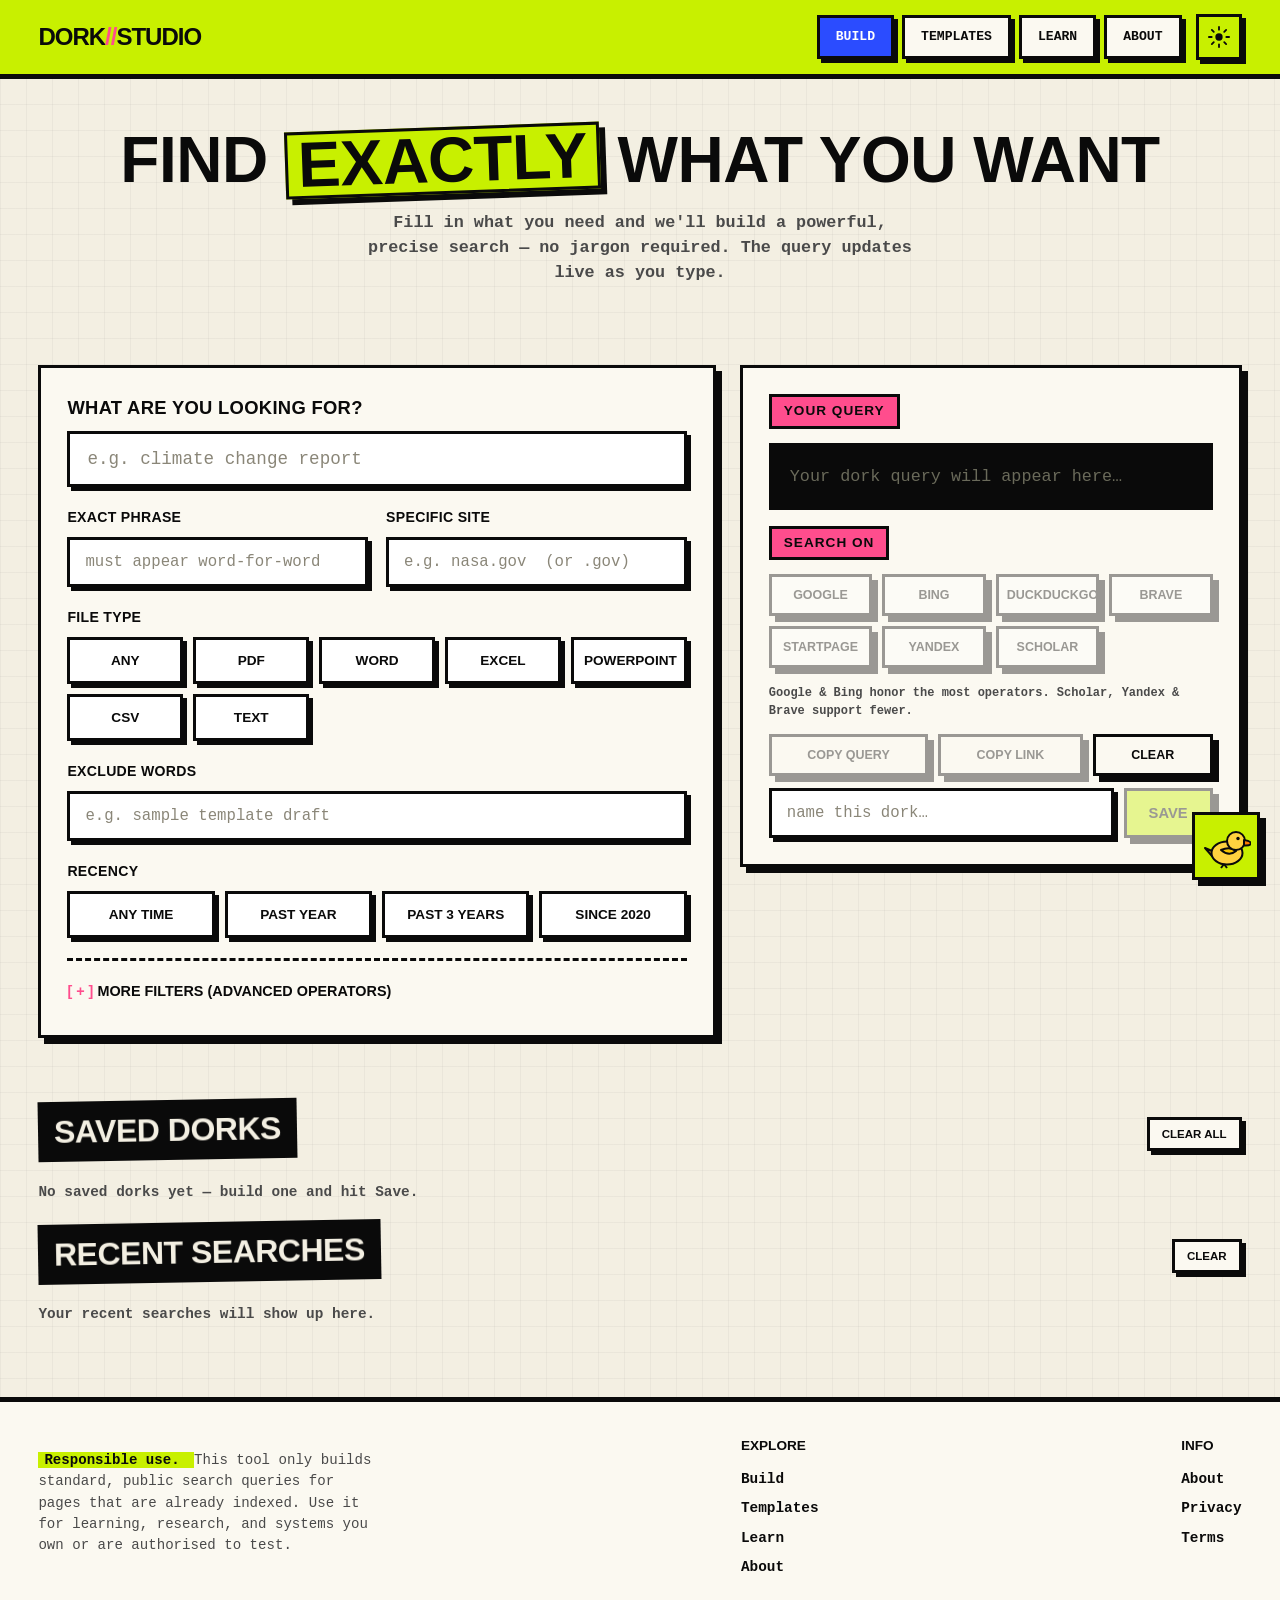
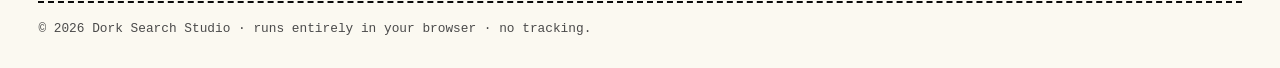
==== index.html @ 01b136df "Dork Search Studio: brutalist dorking tool with QuackOverflow helper A dependency-free static site t" ====
<!DOCTYPE html>
<html lang="en">
  <head>
    <meta charset="UTF-8" />
    <meta name="viewport" content="width=device-width, initial-scale=1.0" />
    <meta
      http-equiv="Content-Security-Policy"
      content="default-src 'none'; script-src 'self'; style-src 'self'; img-src 'self' data:; font-src 'self'; base-uri 'none'; form-action 'none'; frame-ancestors 'none'"
    />
    <meta name="referrer" content="no-referrer" />
    <meta name="theme-color" content="#c8f000" />
    <meta
      name="description"
      content="Build powerful, precise web searches with Google-dorking operators across 7 engines — beginner-friendly, runs entirely in your browser."
    />
    <meta property="og:type" content="website" />
    <meta property="og:title" content="Dork Search Studio — find exactly what you want" />
    <meta property="og:description" content="Build powerful, precise web searches with Google-dorking operators across 7 engines." />
    <meta property="og:image" content="favicon.svg" />
    <meta name="twitter:card" content="summary" />
    <title>Dork Search Studio — find exactly what you want</title>
    <link rel="icon" href="favicon.svg" type="image/svg+xml" />
    <script src="js/theme.js"></script>
    <link rel="stylesheet" href="css/styles.css" />
  </head>
  <body>
    <main class="wrap">
      <section class="hero">
        <h1>Find <span class="pop">exactly</span> what you want</h1>
        <p>
          Fill in what you need and we'll build a powerful, precise search — no
          jargon required. The query updates live as you type.
        </p>
      </section>

      <section class="section">
        <div id="builder-root">
          <!-- builder injected by builder.js -->
        </div>
      </section>
    </main>

    <script src="js/operators.js"></script>
    <script src="js/engines.js"></script>
    <script src="js/explain.js"></script>
    <script src="js/storage.js"></script>
    <script src="js/share.js"></script>
    <script src="js/layout.js"></script>
    <script src="js/builder.js"></script>
    <script src="js/duck.js"></script>
  </body>
</html>
---- css/styles.css ----
/* Dork Search Studio — BRUTALIST theme, themed (light/dark).
   Hard borders, chunky offset shadows (no blur), monospace, loud accents,
   square corners, uppercase display headings. System fonts only. */

:root {
  /* light (default) */
  --bg: #f3efe2;
  --surface: #fbf9f1;
  --surface-2: #ffffff;
  --ink: #0a0a0a;
  --muted: #4a4a4a;
  --border-col: #0a0a0a;
  --shadow-col: #0a0a0a;

  /* loud accents (shared) */
  --lime: #c8f000;
  --blue: #2b4cff;
  --pink: #ff4d8d;
  --good: #00c853;

  --border: 3px solid var(--border-col);
  --shadow: 6px 6px 0 var(--shadow-col);
  --shadow-sm: 4px 4px 0 var(--shadow-col);
  --mono: "Cascadia Code", "JetBrains Mono", "Fira Code", Consolas, "Courier New",
    monospace;
  --display: "Arial Black", "Helvetica Neue", Impact, Haettenschweiler, sans-serif;
}

html[data-theme="dark"] {
  --bg: #0f0f0f;
  --surface: #1a1a1a;
  --surface-2: #202020;
  --ink: #f3efe2;
  --muted: #b3ad9c;
  --border-col: #f3efe2;
  --shadow-col: #000000;
}

* {
  box-sizing: border-box;
}

html {
  scroll-behavior: smooth;
}

body {
  margin: 0;
  background: var(--bg);
  background-image: linear-gradient(rgba(128, 128, 128, 0.08) 1px, transparent 1px),
    linear-gradient(90deg, rgba(128, 128, 128, 0.08) 1px, transparent 1px);
  background-size: 26px 26px;
  color: var(--ink);
  font-family: var(--mono);
  line-height: 1.5;
  transition: background-color 0.2s, color 0.2s;
}

.wrap {
  width: min(1280px, 94%);
  margin: 0 auto;
}

::selection {
  background: var(--lime);
  color: #0a0a0a;
}

h1,
h2,
h3 {
  font-family: var(--display);
  font-weight: 900;
  text-transform: uppercase;
  letter-spacing: -0.5px;
}

a {
  color: inherit;
}

/* ---------- Header ---------- */
.site-header {
  position: sticky;
  top: 0;
  z-index: 50;
  background: var(--lime);
  border-bottom: 5px solid var(--border-col);
}

html[data-theme="dark"] .site-header {
  background: var(--surface);
}

.header-inner {
  display: flex;
  align-items: center;
  gap: 14px;
  padding: 14px 0;
}

.logo {
  font-family: var(--display);
  font-weight: 900;
  font-size: 1.5rem;
  text-transform: uppercase;
  letter-spacing: -1px;
  text-decoration: none;
  margin-right: auto;
  color: #0a0a0a;
}

html[data-theme="dark"] .logo {
  color: var(--ink);
}

.logo span {
  color: var(--pink);
}

.top-nav {
  display: flex;
  gap: 8px;
  flex-wrap: wrap;
}

.top-nav a {
  text-decoration: none;
  padding: 9px 16px;
  border: var(--border);
  background: var(--surface);
  box-shadow: var(--shadow-sm);
  font-weight: 700;
  font-size: 0.82rem;
  text-transform: uppercase;
  transition: transform 0.08s, box-shadow 0.08s, background 0.08s, color 0.08s;
}

.top-nav a:hover {
  transform: translate(2px, 2px);
  box-shadow: 2px 2px 0 var(--shadow-col);
  background: var(--ink);
  color: var(--bg);
}

.top-nav a.active {
  background: var(--blue);
  color: #fff;
}

.theme-toggle {
  cursor: pointer;
  border: var(--border);
  background: var(--lime);
  color: #0a0a0a;
  width: 46px;
  height: 46px;
  display: flex;
  align-items: center;
  justify-content: center;
  padding: 0;
  box-shadow: var(--shadow-sm);
  transition: transform 0.08s, box-shadow 0.08s;
}

.theme-toggle:hover {
  transform: translate(2px, 2px);
  box-shadow: 2px 2px 0 var(--shadow-col);
}

.theme-toggle:active {
  transform: translate(4px, 4px);
  box-shadow: none;
}

/* animated sun/moon */
.theme-icon {
  width: 22px;
  height: 22px;
  overflow: visible;
}

.theme-icon .i-sun,
.theme-icon .i-moon {
  transform-origin: center;
  transition: opacity 0.4s, transform 0.4s;
}

.theme-icon .i-moon {
  opacity: 0;
  transform: rotate(-80deg) scale(0.3);
}

html[data-theme="dark"] .theme-icon .i-sun {
  opacity: 0;
  transform: rotate(80deg) scale(0.3);
}

html[data-theme="dark"] .theme-icon .i-moon {
  opacity: 1;
  transform: none;
}

.theme-icon .rays {
  transform-origin: center;
  animation: spin 16s linear infinite;
}

@keyframes spin {
  to {
    transform: rotate(360deg);
  }
}

/* ---------- Hero ---------- */
.hero {
  text-align: center;
  padding: 48px 0 12px;
}

.hero h1 {
  font-size: clamp(2.2rem, 7vw, 4rem);
  margin: 0 0 16px;
  line-height: 0.95;
}

.hero .pop {
  display: inline-block;
  background: var(--lime);
  color: #0a0a0a;
  border: var(--border);
  padding: 0 10px;
  transform: rotate(-2deg);
  box-shadow: var(--shadow);
}

.hero p {
  max-width: 560px;
  margin: 0 auto;
  font-size: 1.05rem;
  font-weight: 700;
  color: var(--muted);
}

/* ---------- Sections ---------- */
.section {
  padding: 44px 0 8px;
}

.section-title {
  display: inline-block;
  font-size: clamp(1.5rem, 4vw, 2rem);
  margin: 0 0 8px;
  background: var(--ink);
  color: var(--bg);
  padding: 6px 16px;
  transform: rotate(-1deg);
}

.section-sub {
  margin: 14px 0 26px;
  font-weight: 700;
}

/* ---------- Builder (two-column) ---------- */
.builder-layout {
  display: grid;
  grid-template-columns: 1.35fr 1fr;
  gap: 24px;
  align-items: start;
  margin-top: 24px;
}

.builder-side .preview-card {
  position: sticky;
  top: 88px;
}

.step-card {
  background: var(--surface);
  border: var(--border);
  box-shadow: var(--shadow);
  padding: 26px;
}

.step-field {
  margin-bottom: 20px;
}

.field-label {
  display: block;
  font-family: var(--display);
  font-weight: 900;
  text-transform: uppercase;
  font-size: 0.88rem;
  letter-spacing: 0.3px;
  margin-bottom: 9px;
}

.field-label-lg {
  font-size: 1.15rem;
}

.step-card input[type="text"],
.step-card input[type="date"] {
  width: 100%;
  font-family: var(--mono);
  font-size: 0.98rem;
  padding: 13px 15px;
  border: var(--border);
  background: var(--surface-2);
  color: var(--ink);
  box-shadow: var(--shadow-sm);
  transition: transform 0.08s, box-shadow 0.08s;
}

.step-card input.input-lg {
  font-size: 1.1rem;
  padding: 15px 17px;
}

.step-card input::placeholder {
  color: #8a8678;
}

.step-card input:focus {
  outline: none;
  transform: translate(2px, 2px);
  box-shadow: 2px 2px 0 var(--blue);
}

/* builder grid + chips */
.builder-grid {
  display: grid;
  grid-template-columns: repeat(auto-fit, minmax(220px, 1fr));
  gap: 18px;
}

.choices {
  display: grid;
  grid-template-columns: repeat(auto-fit, minmax(110px, 1fr));
  gap: 10px;
}

.choice {
  cursor: pointer;
  font-family: var(--display);
  text-transform: uppercase;
  font-weight: 700;
  font-size: 0.85rem;
  padding: 13px 10px;
  border: var(--border);
  background: var(--surface-2);
  color: var(--ink);
  box-shadow: var(--shadow-sm);
  transition: transform 0.08s, box-shadow 0.08s, background 0.08s, color 0.08s;
}

.choice:hover {
  transform: translate(2px, 2px);
  box-shadow: 2px 2px 0 var(--shadow-col);
  background: var(--blue);
  color: #fff;
}

.choice.selected {
  background: var(--lime);
  color: #0a0a0a;
}

/* advanced expander */
.advanced {
  margin-top: 10px;
  border-top: 3px dashed var(--border-col);
  padding-top: 6px;
}

.advanced summary {
  cursor: pointer;
  font-family: var(--display);
  text-transform: uppercase;
  font-weight: 900;
  font-size: 0.9rem;
  padding: 14px 0 6px;
  list-style: none;
}

.advanced summary::-webkit-details-marker {
  display: none;
}

.advanced summary::before {
  content: "[ + ] ";
  color: var(--pink);
}

.advanced[open] summary::before {
  content: "[ – ] ";
}

.advanced[open] .builder-grid {
  margin-top: 12px;
}

/* ---------- Preview / result ---------- */
.preview-label {
  font-family: var(--display);
  font-weight: 900;
  font-size: 0.85rem;
  text-transform: uppercase;
  letter-spacing: 1px;
  background: var(--pink);
  color: #0a0a0a;
  border: var(--border);
  display: inline-block;
  padding: 4px 12px;
  margin-bottom: 14px;
}

.result-query {
  display: block;
  font-family: var(--mono);
  font-size: 1.05rem;
  font-weight: 700;
  background: #0a0a0a;
  color: var(--lime);
  border: var(--border);
  padding: 18px;
  margin: 0 0 16px;
  word-break: break-word;
  min-height: 26px;
}

.result-query.empty {
  color: #6a6a5a;
  font-weight: 400;
}

.engine-row {
  display: flex;
  flex-wrap: wrap;
  gap: 12px;
  margin-top: 12px;
}

.engine-row .btn {
  flex: 1 1 150px;
}

/* ---------- Buttons ---------- */
.btn {
  cursor: pointer;
  font-family: var(--display);
  text-transform: uppercase;
  font-weight: 900;
  font-size: 0.92rem;
  padding: 14px 22px;
  border: var(--border);
  background: var(--surface);
  color: var(--ink);
  box-shadow: var(--shadow);
  transition: transform 0.08s, box-shadow 0.08s;
}

.btn:hover:not(:disabled) {
  transform: translate(3px, 3px);
  box-shadow: 3px 3px 0 var(--shadow-col);
}

.btn:active:not(:disabled) {
  transform: translate(6px, 6px);
  box-shadow: none;
}

.btn:disabled {
  opacity: 0.4;
  cursor: not-allowed;
}

.btn-primary {
  background: var(--lime);
  color: #0a0a0a;
}
.btn-violet {
  background: var(--blue);
  color: #fff;
}
.btn-teal {
  background: var(--pink);
  color: #0a0a0a;
}
.btn-ghost {
  background: var(--surface);
}
.btn.flash {
  background: var(--good) !important;
  color: #0a0a0a !important;
}

.step-nav {
  display: flex;
  gap: 12px;
  margin-top: 8px;
  flex-wrap: wrap;
  align-items: center;
}

.step-nav .spacer {
  flex: 1;
}

/* ---------- Grids / cards ---------- */
.grid {
  display: grid;
  grid-template-columns: repeat(auto-fill, minmax(280px, 1fr));
  gap: 20px;
}

.card {
  background: var(--surface);
  border: var(--border);
  box-shadow: var(--shadow);
  padding: 20px;
  text-align: left;
  transition: transform 0.08s, box-shadow 0.08s;
}

.card h3 {
  margin: 0 0 10px;
  font-size: 1.05rem;
}

.card p {
  margin: 0 0 14px;
  color: var(--muted);
  font-size: 0.9rem;
}

.card code {
  display: block;
  background: #0a0a0a;
  color: var(--lime);
  border: 2px solid #0a0a0a;
  padding: 10px 12px;
  font-family: var(--mono);
  font-size: 0.8rem;
  word-break: break-word;
  margin-bottom: 14px;
}

.template-card {
  cursor: pointer;
  font: inherit;
  color: inherit;
  width: 100%;
}

.template-card:hover,
.template-card:focus-visible {
  transform: translate(-3px, -3px);
  box-shadow: 9px 9px 0 var(--shadow-col);
  outline: none;
}

.use-tag {
  display: inline-block;
  background: var(--blue);
  color: #fff;
  font-family: var(--display);
  text-transform: uppercase;
  font-weight: 700;
  font-size: 0.75rem;
  padding: 4px 12px;
  border: var(--border);
}

.good-for {
  display: inline-block;
  background: var(--lime);
  color: #0a0a0a;
  font-weight: 700;
  font-size: 0.78rem;
  padding: 3px 10px;
  border: 2px solid #0a0a0a;
}

.learn-card.tip {
  background: var(--lime);
  color: #0a0a0a;
}

.learn-card.tip p {
  color: #1a1a1a;
}

/* ---------- Prose (about/privacy/terms) ---------- */
.prose {
  max-width: 720px;
  margin: 0 auto;
  padding: 40px 0;
}

.prose h1 {
  font-size: clamp(2rem, 5vw, 2.8rem);
}

.prose h2 {
  margin-top: 32px;
  font-size: 1.3rem;
}

.prose p,
.prose li {
  font-size: 1rem;
}

.prose code {
  background: var(--ink);
  color: var(--bg);
  padding: 1px 6px;
  font-family: var(--mono);
  font-size: 0.85rem;
}

.prose .updated {
  color: var(--muted);
  font-family: var(--mono);
  font-size: 0.85rem;
}

/* ---------- Reveal-on-scroll ---------- */
.reveal {
  opacity: 0;
  transform: translateY(16px);
}

.reveal.in {
  opacity: 1;
  transform: none;
  transition: opacity 0.4s ease, transform 0.4s ease;
}

/* ---------- Focus ---------- */
a:focus-visible,
button:focus-visible,
input:focus-visible,
summary:focus-visible {
  outline: 3px solid var(--blue);
  outline-offset: 2px;
}

/* ---------- Footer ---------- */
.site-footer {
  margin-top: 56px;
  border-top: 5px solid var(--border-col);
  background: var(--surface);
  padding: 34px 0 30px;
}

.foot-cols {
  display: flex;
  flex-wrap: wrap;
  gap: 30px;
  justify-content: space-between;
  margin-bottom: 22px;
}

.foot-cols nav {
  display: flex;
  flex-direction: column;
  gap: 8px;
}

.foot-cols nav strong {
  font-family: var(--display);
  text-transform: uppercase;
  font-size: 0.85rem;
  margin-bottom: 4px;
}

.foot-cols a {
  text-decoration: none;
  font-weight: 700;
  font-size: 0.9rem;
}

.foot-cols a:hover {
  color: var(--pink);
}

.foot-blurb {
  max-width: 340px;
  color: var(--muted);
  font-size: 0.88rem;
}

.foot-blurb strong {
  background: var(--lime);
  color: #0a0a0a;
  padding: 0 6px;
}

.foot-bottom {
  color: var(--muted);
  font-size: 0.8rem;
  border-top: 2px dashed var(--border-col);
  padding-top: 16px;
}

/* ---------- Explainer ---------- */
.explainer {
  margin: 0 0 16px;
  font-family: var(--mono);
  font-size: 0.88rem;
  line-height: 1.5;
  color: var(--ink);
  background: var(--surface-2);
  border: 2px dashed var(--border-col);
  padding: 12px 14px;
  min-height: 1px;
}

.explainer:empty {
  display: none;
}

/* ---------- Engine grid ---------- */
.engine-grid {
  display: grid;
  grid-template-columns: repeat(auto-fit, minmax(96px, 1fr));
  gap: 10px;
  margin-bottom: 16px;
}

.engine-pick {
  padding: 11px 8px;
  font-size: 0.78rem;
  background: var(--surface-2);
}

.engine-pick:hover:not(:disabled) {
  background: var(--lime);
  color: #0a0a0a;
}

.engine-note {
  margin: 0 0 14px;
  font-size: 0.75rem;
  color: var(--muted);
  font-weight: 700;
}

/* ---------- Action / save rows ---------- */
.action-row,
.save-row {
  display: flex;
  gap: 10px;
  flex-wrap: wrap;
}

.action-row {
  margin-bottom: 12px;
}

.action-row .btn {
  flex: 1 1 auto;
  font-size: 0.78rem;
  padding: 11px 12px;
}

.save-name {
  flex: 1 1 140px;
  font-family: var(--mono);
  font-size: 0.9rem;
  padding: 11px 13px;
  border: var(--border);
  background: var(--surface-2);
  color: var(--ink);
  box-shadow: var(--shadow-sm);
}

.save-name:focus {
  outline: none;
  box-shadow: 2px 2px 0 var(--blue);
}

.save-row .btn {
  flex: 0 0 auto;
}

/* ---------- Saved & recent ---------- */
.saved-head {
  display: flex;
  align-items: center;
  justify-content: space-between;
  gap: 12px;
  margin-top: 18px;
  margin-bottom: 14px;
}

.saved-list {
  display: grid;
  gap: 12px;
}

.saved-item {
  display: flex;
  align-items: center;
  justify-content: space-between;
  gap: 14px;
  flex-wrap: wrap;
  background: var(--surface);
  border: var(--border);
  box-shadow: var(--shadow-sm);
  padding: 14px 16px;
}

.saved-meta {
  flex: 1 1 240px;
  min-width: 0;
}

.saved-meta strong {
  display: block;
  font-family: var(--display);
  text-transform: uppercase;
  font-size: 0.85rem;
  margin-bottom: 6px;
}

.saved-q {
  display: block;
  font-family: var(--mono);
  font-size: 0.8rem;
  background: #0a0a0a;
  color: var(--lime);
  padding: 7px 10px;
  word-break: break-word;
}

.saved-actions {
  display: flex;
  gap: 8px;
  flex-wrap: wrap;
}

.btn.mini {
  font-size: 0.72rem;
  padding: 8px 12px;
  box-shadow: var(--shadow-sm);
  text-decoration: none;
  display: inline-flex;
  align-items: center;
}

.btn.mini:hover:not(:disabled) {
  transform: translate(2px, 2px);
  box-shadow: 2px 2px 0 var(--shadow-col);
}

.empty-note {
  color: var(--muted);
  font-size: 0.9rem;
  font-weight: 700;
  margin: 0;
}

/* ---------- Responsive ---------- */
@media (max-width: 900px) {
  .builder-layout {
    grid-template-columns: 1fr;
  }
  .builder-side .preview-card {
    position: static;
  }
}

@media (max-width: 640px) {
  /* header: logo + toggle on row 1, full-width nav on row 2 */
  .header-inner {
    flex-wrap: wrap;
    gap: 10px;
    padding: 12px 0;
  }
  .logo {
    order: 1;
    width: auto;
    margin: 0 auto 0 0;
    font-size: 1.25rem;
  }
  .theme-toggle {
    order: 2;
    width: 42px;
    height: 42px;
  }
  .top-nav {
    order: 3;
    width: 100%;
    justify-content: center;
    gap: 6px;
  }
  .top-nav a {
    padding: 8px 12px;
    font-size: 0.76rem;
  }
  .engine-row .btn {
    flex: 1 1 100%;
  }
  .saved-item {
    flex-direction: column;
    align-items: stretch;
  }
  .saved-actions .btn {
    flex: 1 1 auto;
    justify-content: center;
  }
  /* keep the duck out of the way on small screens */
  .duck-panel {
    width: min(90vw, 320px);
  }
}

/* ---------- QuackOverflow (mascot helper) ---------- */
.duck-widget {
  position: fixed;
  right: 20px;
  bottom: 20px;
  z-index: 200;
  display: flex;
  flex-direction: column;
  align-items: flex-end;
  gap: 12px;
}

.duck-button {
  width: 68px;
  height: 68px;
  border: var(--border);
  background: var(--lime);
  box-shadow: var(--shadow);
  cursor: pointer;
  padding: 6px;
  display: flex;
  align-items: center;
  justify-content: center;
  /* opacity-only entrance so :hover transform still works */
  animation: duck-fade-in 0.4s ease both;
  transition: transform 0.1s, box-shadow 0.1s, background 0.1s;
}

@keyframes duck-fade-in {
  from { opacity: 0; }
  to { opacity: 1; }
}

.duck-button:hover {
  transform: translate(3px, 3px);
  box-shadow: 3px 3px 0 var(--shadow-col);
  background: var(--yellow, #ffd23f);
}

/* wrap = periodic hop, svg = constant bob (separate elements, no clash) */
.duck-art-wrap {
  display: block;
  width: 100%;
  height: 100%;
  transform-origin: 50% 90%;
  animation: duck-hop 6s ease-in-out 1.6s infinite;
}

.duck-art {
  width: 100%;
  height: 100%;
  display: block;
  animation: duck-bob 2.6s ease-in-out infinite;
  transform-origin: 50% 90%;
}

@keyframes duck-bob {
  0%, 100% { transform: translateY(0) rotate(-2deg); }
  50% { transform: translateY(-3px) rotate(2deg); }
}

@keyframes duck-hop {
  0%, 80%, 100% { transform: translateY(0) scaleY(1); }
  84% { transform: translateY(-1px) scaleY(0.9); }   /* squash */
  90% { transform: translateY(-11px) scaleY(1.08); } /* leap */
  96% { transform: translateY(0) scaleY(0.96); }     /* land */
}

/* react faster on hover */
.duck-button:hover .duck-art {
  animation-duration: 1.1s;
}
.duck-button:hover .duck-wing {
  animation-duration: 0.5s;
}

/* excited while the teaser is showing */
.duck-widget.teasing .duck-art-wrap {
  animation: duck-hop 0.55s ease-in-out 4;
}

.duck-eye {
  transform-origin: 74px 35px;
  animation: duck-blink 4s infinite;
}

@keyframes duck-blink {
  0%, 92%, 100% { transform: scaleY(1); }
  96% { transform: scaleY(0.1); }
}

.duck-wing {
  transform-origin: 52px 58px;
  animation: duck-flap 2.4s ease-in-out infinite;
}

@keyframes duck-flap {
  0%, 100% { transform: rotate(0deg); }
  50% { transform: rotate(-12deg); }
}

/* first-visit teaser */
.duck-teaser {
  display: flex;
  align-items: flex-start;
  gap: 8px;
  max-width: 240px;
  background: var(--lime);
  color: #0a0a0a;
  border: var(--border);
  box-shadow: var(--shadow-sm);
  padding: 10px 12px;
  font-family: var(--mono);
  font-size: 0.82rem;
  font-weight: 700;
  cursor: pointer;
  position: relative;
}

.duck-teaser[hidden] {
  display: none;
}

.duck-widget.teasing .duck-teaser {
  animation: teaser-pop 0.32s var(--bounce, ease) both, teaser-nudge 1.6s 0.4s ease-in-out 3;
}

/* little pointer tail toward the duck */
.duck-teaser::after {
  content: "";
  position: absolute;
  right: 22px;
  bottom: -10px;
  width: 14px;
  height: 14px;
  background: var(--lime);
  border-right: var(--border);
  border-bottom: var(--border);
  transform: rotate(45deg);
}

.duck-teaser-x {
  margin-left: auto;
  font-size: 0.78rem;
  line-height: 1.2;
  opacity: 0.7;
}

.duck-teaser-x:hover {
  opacity: 1;
}

@keyframes teaser-pop {
  from {
    opacity: 0;
    transform: translateY(8px) scale(0.9);
  }
  to {
    opacity: 1;
    transform: none;
  }
}

@keyframes teaser-nudge {
  0%, 100% { transform: translateY(0); }
  50% { transform: translateY(-4px); }
}

.duck-panel {
  width: 330px;
  max-width: 90vw;
  background: var(--surface);
  border: var(--border);
  box-shadow: var(--shadow);
  display: flex;
  flex-direction: column;
  overflow: hidden;
  transform-origin: bottom right;
  opacity: 0;
  transform: translateY(10px) scale(0.96);
  transition: opacity 0.16s, transform 0.16s;
  pointer-events: none;
}

.duck-widget.open .duck-panel {
  opacity: 1;
  transform: none;
  pointer-events: auto;
}

.duck-panel[hidden] {
  display: none;
}

.duck-header {
  display: flex;
  align-items: center;
  gap: 8px;
  padding: 12px 14px;
  background: var(--lime);
  border-bottom: var(--border);
}

.duck-header strong {
  font-family: var(--display);
  text-transform: uppercase;
  color: #0a0a0a;
}

.duck-tag {
  font-family: var(--mono);
  font-size: 0.68rem;
  font-weight: 700;
  background: #0a0a0a;
  color: var(--lime);
  padding: 2px 7px;
  text-transform: uppercase;
}

.duck-close {
  margin-left: auto;
  border: 2px solid #0a0a0a;
  background: var(--surface);
  color: #0a0a0a;
  width: 26px;
  height: 26px;
  cursor: pointer;
  font-weight: 700;
  line-height: 1;
}

.duck-close:hover {
  background: var(--pink);
}

.duck-messages {
  padding: 14px;
  display: flex;
  flex-direction: column;
  gap: 10px;
  max-height: 300px;
  overflow-y: auto;
}

.duck-bubble {
  font-size: 0.86rem;
  line-height: 1.45;
  padding: 10px 12px;
  border: 2px solid var(--border-col);
  max-width: 90%;
  animation: bubble-in 0.18s ease both;
}

@keyframes bubble-in {
  from { opacity: 0; transform: translateY(6px); }
  to { opacity: 1; transform: none; }
}

.duck-bubble.duck {
  background: var(--surface-2);
  align-self: flex-start;
}

.duck-bubble.me {
  background: var(--blue);
  color: #fff;
  align-self: flex-end;
}

.duck-chips {
  display: flex;
  flex-wrap: wrap;
  gap: 8px;
  padding: 0 14px 12px;
}

.duck-chip {
  font-family: var(--mono);
  font-size: 0.74rem;
  font-weight: 700;
  padding: 7px 11px;
  border: 2px solid var(--border-col);
  background: var(--surface-2);
  color: var(--ink);
  cursor: pointer;
  transition: background 0.1s, color 0.1s, transform 0.08s;
}

.duck-chip:hover {
  background: var(--blue);
  color: #fff;
  transform: translate(1px, 1px);
}

.duck-chip.tip {
  background: var(--lime);
  color: #0a0a0a;
}

/* type-to-me row */
.duck-inputrow {
  display: flex;
  gap: 8px;
  padding: 0 14px 12px;
}

.duck-input {
  flex: 1 1 auto;
  min-width: 0;
  font-family: var(--mono);
  font-size: 0.82rem;
  padding: 9px 11px;
  border: 2px solid var(--border-col);
  background: var(--surface-2);
  color: var(--ink);
}

.duck-input:focus {
  outline: none;
  box-shadow: 2px 2px 0 var(--blue);
}

.duck-send {
  flex: 0 0 auto;
  font-family: var(--display);
  text-transform: uppercase;
  font-size: 0.72rem;
  font-weight: 900;
  padding: 9px 14px;
  border: 2px solid var(--border-col);
  background: var(--blue);
  color: #fff;
  cursor: pointer;
  transition: transform 0.08s;
}

.duck-send:hover {
  transform: translate(1px, 1px);
}

.duck-foot {
  font-size: 0.7rem;
  color: var(--muted);
  padding: 10px 14px;
  border-top: 2px dashed var(--border-col);
}

/* typing indicator */
.duck-bubble.typing {
  display: inline-flex;
  gap: 5px;
  align-items: center;
  align-self: flex-start;
}

.duck-bubble.typing .dot {
  width: 6px;
  height: 6px;
  background: var(--ink);
  display: inline-block;
  animation: dot-blink 1s infinite;
}

.duck-bubble.typing .dot:nth-child(2) { animation-delay: 0.15s; }
.duck-bubble.typing .dot:nth-child(3) { animation-delay: 0.3s; }

@keyframes dot-blink {
  0%, 60%, 100% { opacity: 0.25; }
  30% { opacity: 1; }
}

/* ---- reactions ---- */
/* spin (quack / "spin" / "party") */
.duck-widget.celebrate .duck-art-wrap {
  animation: duck-spin 0.85s var(--bounce, ease);
}

@keyframes duck-spin {
  0% { transform: rotate(0) scale(1); }
  60% { transform: rotate(380deg) scale(1.15); }
  100% { transform: rotate(360deg) scale(1); }
}

/* dance */
.duck-widget.dancing .duck-art-wrap {
  animation: duck-dance 0.5s ease-in-out 3;
}
@keyframes duck-dance {
  0%, 100% { transform: rotate(-12deg); }
  50% { transform: rotate(12deg); }
}

/* jump */
.duck-widget.jumping .duck-art-wrap {
  animation: duck-jump 0.45s ease 2;
}
@keyframes duck-jump {
  0%, 100% { transform: translateY(0); }
  45% { transform: translateY(-20px); }
}

/* wave (the wing) */
.duck-widget.waving .duck-wing {
  transform-origin: 46px 56px;
  animation: duck-wavewing 0.35s ease-in-out 4;
}
@keyframes duck-wavewing {
  0%, 100% { transform: rotate(0); }
  50% { transform: rotate(-38deg); }
}

/* sleep: closed eye, gentle snooze, floating z's */
.duck-widget.sleeping .duck-eye {
  transform: scaleY(0.12);
  animation: none;
}
.duck-widget.sleeping .duck-art-wrap {
  animation: duck-snooze 3s ease-in-out infinite;
}
@keyframes duck-snooze {
  0%, 100% { transform: translateY(0) rotate(-3deg); }
  50% { transform: translateY(1px) rotate(3deg); }
}
.duck-zzz { opacity: 0; }
.duck-widget.sleeping .duck-zzz {
  animation: zzz-float 2.2s ease-in-out infinite;
}
@keyframes zzz-float {
  0% { opacity: 0; transform: translateY(2px); }
  30% { opacity: 1; }
  100% { opacity: 0; transform: translateY(-12px); }
}

/* confetti (party) */
.duck-confetti {
  position: absolute;
  bottom: 80px;
  left: 50%;
  width: 9px;
  height: 9px;
  border: 2px solid #0a0a0a;
  pointer-events: none;
  animation: confetti-fall 1.1s ease-out forwards;
}
@keyframes confetti-fall {
  0% { opacity: 1; transform: translate(0, 0) rotate(0); }
  100% { opacity: 0; transform: translate(var(--dx, 0), 130px) rotate(var(--dr, 180deg)); }
}

@media (max-width: 480px) {
  .duck-widget {
    right: 12px;
    bottom: 12px;
  }
  .duck-button {
    width: 58px;
    height: 58px;
  }
}

@media (prefers-reduced-motion: reduce) {
  * {
    animation: none !important;
    transition: none !important;
    scroll-behavior: auto !important;
  }
  .reveal {
    opacity: 1;
    transform: none;
  }
}
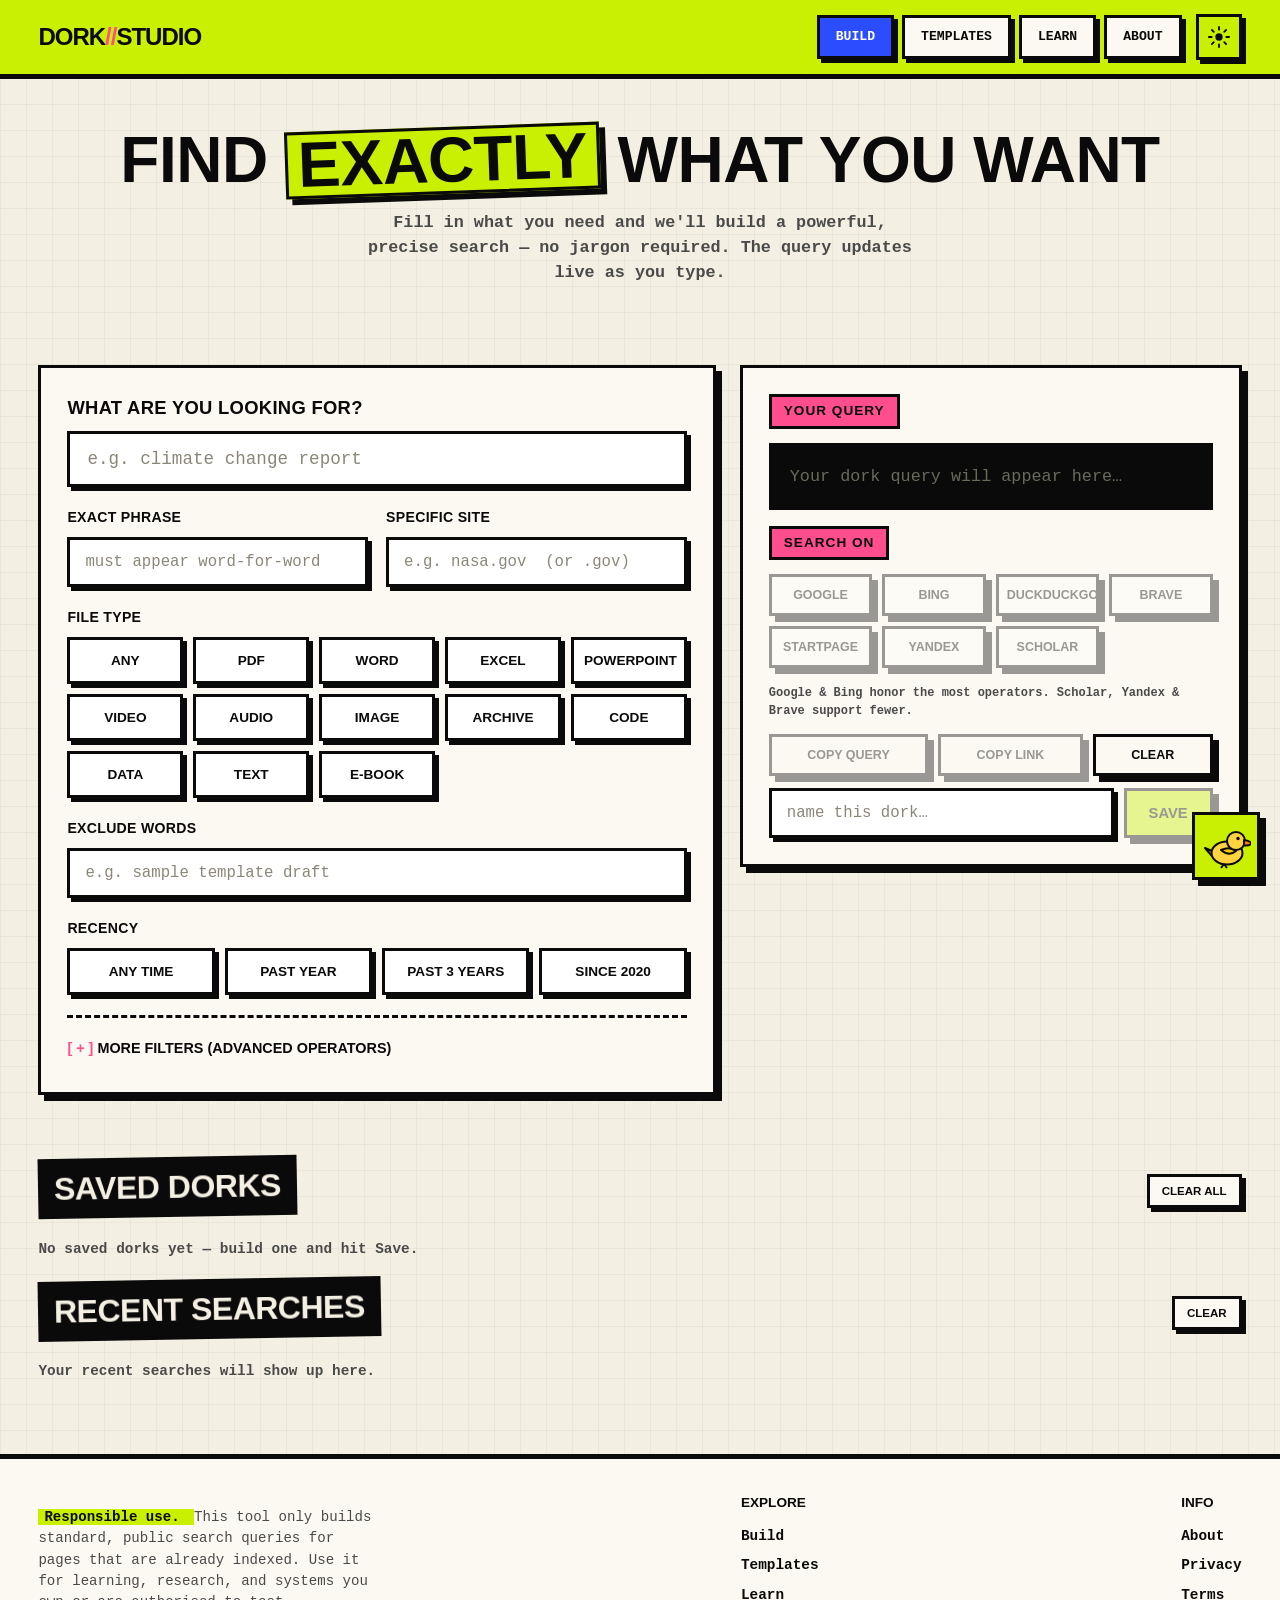
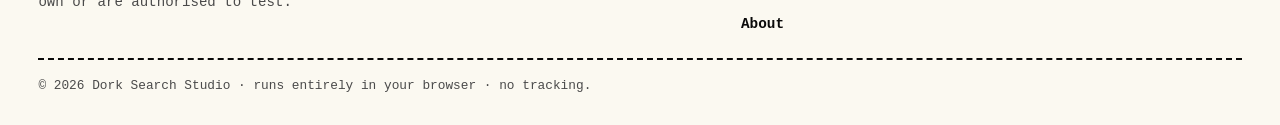
==== commit c225ee59: "Add file-type categories: video, audio, image, archive, code, e-book - New js/filetypes.js with 13 s" ====
--- a/index.html
+++ b/index.html
@@ -42,6 +42,7 @@
 
     <script src="js/operators.js"></script>
     <script src="js/engines.js"></script>
+    <script src="js/filetypes.js"></script>
     <script src="js/explain.js"></script>
     <script src="js/storage.js"></script>
     <script src="js/share.js"></script>
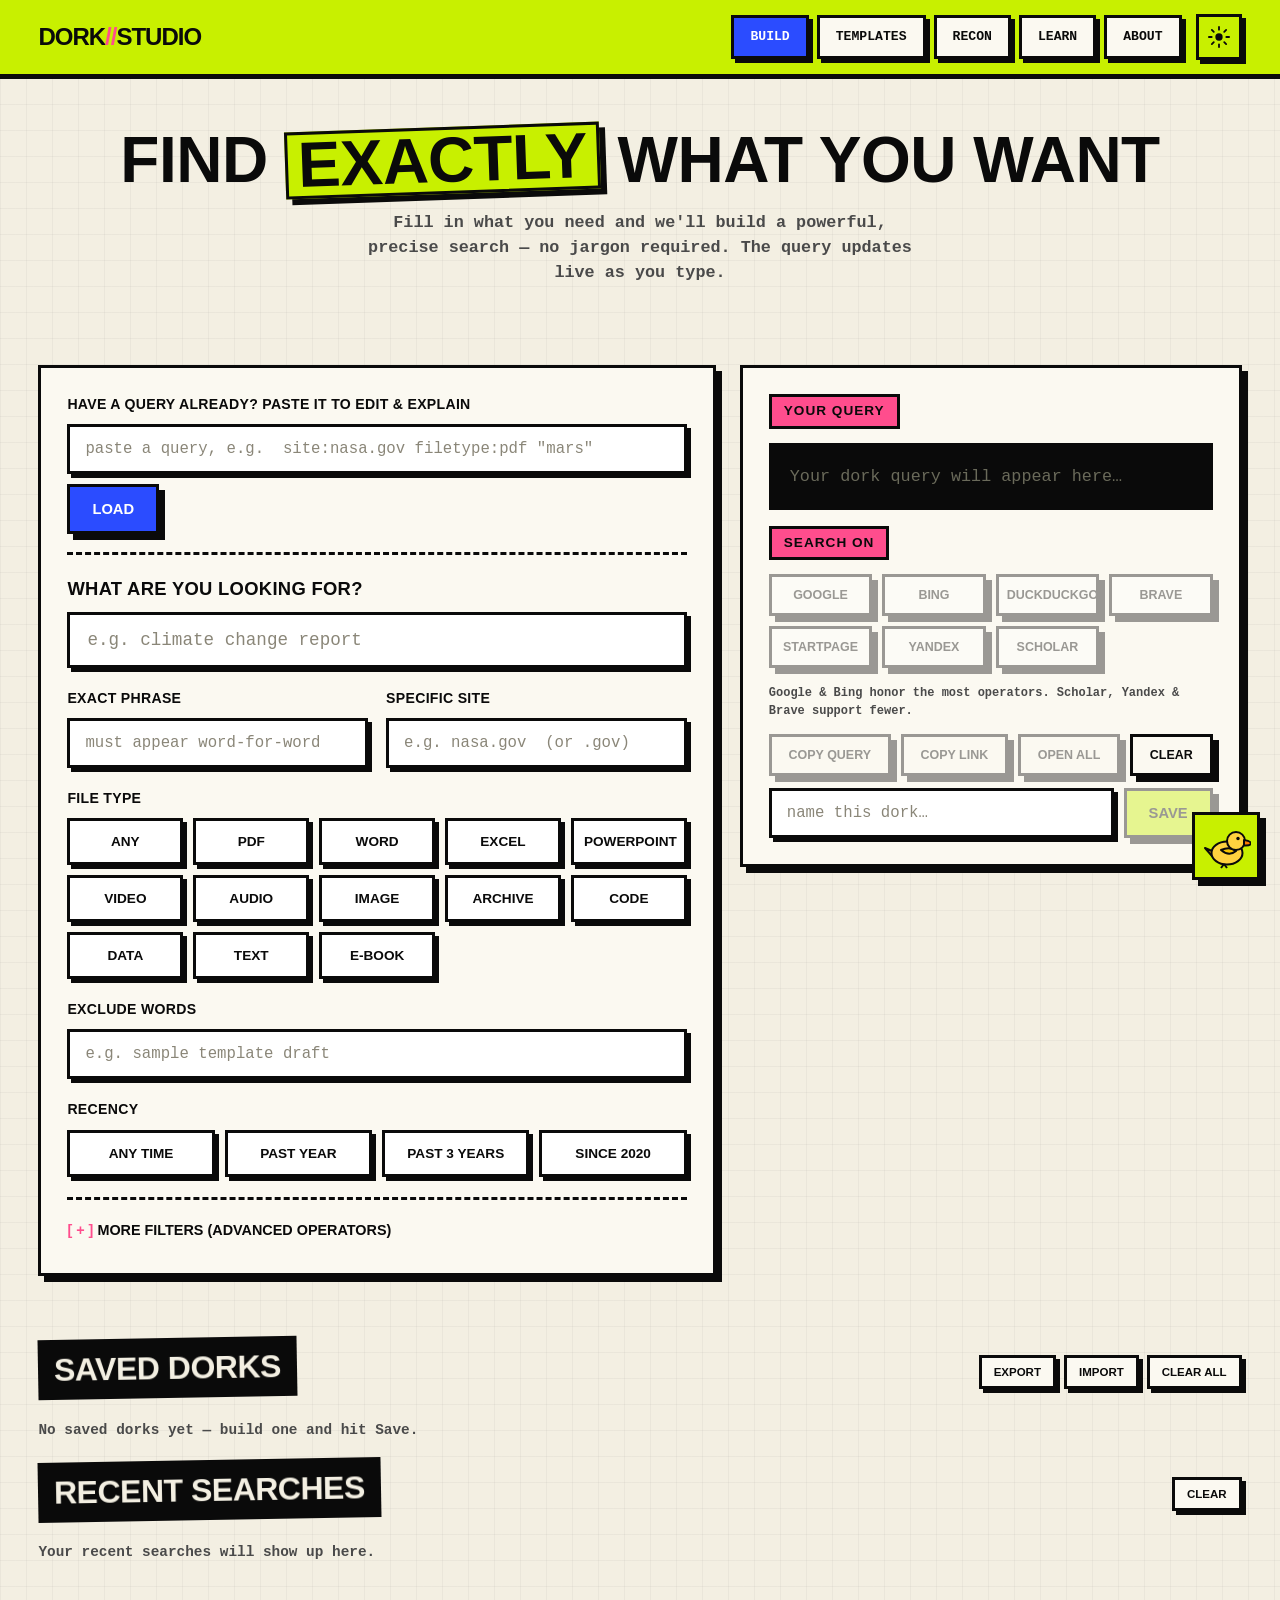
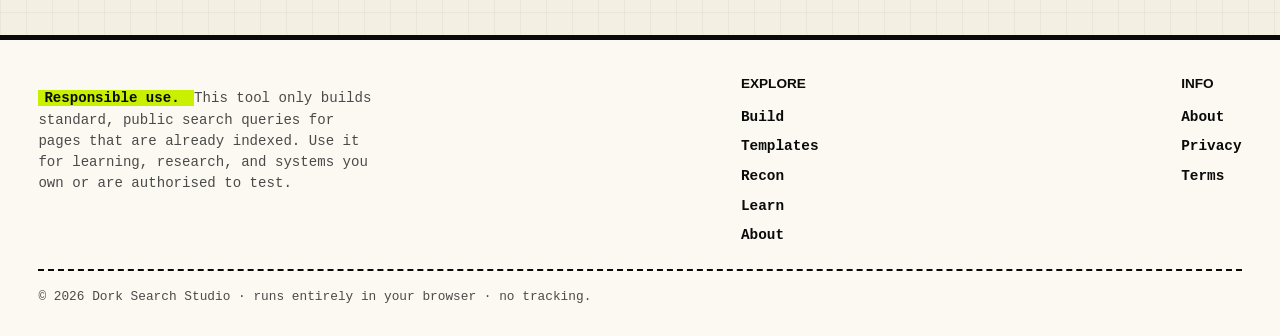
==== commit 4e52c6f5: "Add 4 features: reverse parser, domain recon, export/import + power tools, PWA - Reverse dork parser" ====
--- a/index.html
+++ b/index.html
@@ -5,7 +5,7 @@
     <meta name="viewport" content="width=device-width, initial-scale=1.0" />
     <meta
       http-equiv="Content-Security-Policy"
-      content="default-src 'none'; script-src 'self'; style-src 'self'; img-src 'self' data:; font-src 'self'; base-uri 'none'; form-action 'none'; frame-ancestors 'none'"
+      content="default-src 'none'; script-src 'self'; style-src 'self'; img-src 'self' data:; font-src 'self'; connect-src 'self'; worker-src 'self'; manifest-src 'self'; base-uri 'none'; form-action 'none'; frame-ancestors 'none'"
     />
     <meta name="referrer" content="no-referrer" />
     <meta name="theme-color" content="#c8f000" />
@@ -20,6 +20,7 @@
     <meta name="twitter:card" content="summary" />
     <title>Dork Search Studio — find exactly what you want</title>
     <link rel="icon" href="favicon.svg" type="image/svg+xml" />
+    <link rel="manifest" href="manifest.webmanifest" />
     <script src="js/theme.js"></script>
     <link rel="stylesheet" href="css/styles.css" />
   </head>
@@ -47,7 +48,9 @@
     <script src="js/storage.js"></script>
     <script src="js/share.js"></script>
     <script src="js/layout.js"></script>
+    <script src="js/parse.js"></script>
     <script src="js/builder.js"></script>
     <script src="js/duck.js"></script>
+    <script src="js/pwa.js"></script>
   </body>
 </html>
--- a/css/styles.css
+++ b/css/styles.css
@@ -748,6 +748,37 @@
   font-size: 0.75rem;
   color: var(--muted);
   font-weight: 700;
+}
+
+/* paste-to-edit row (reverse parser) + recon form share this layout */
+.recon-row {
+  display: flex;
+  gap: 10px;
+  flex-wrap: wrap;
+}
+
+.recon-row input {
+  flex: 1 1 auto;
+  min-width: 0;
+}
+
+.recon-row .btn {
+  flex: 0 0 auto;
+}
+
+.paste-field {
+  border-bottom: 3px dashed var(--border-col);
+  padding-bottom: 18px;
+}
+
+.recon-form {
+  margin-bottom: 26px;
+}
+
+.saved-head-actions {
+  display: flex;
+  gap: 8px;
+  flex-wrap: wrap;
 }
 
 /* ---------- Action / save rows ---------- */
